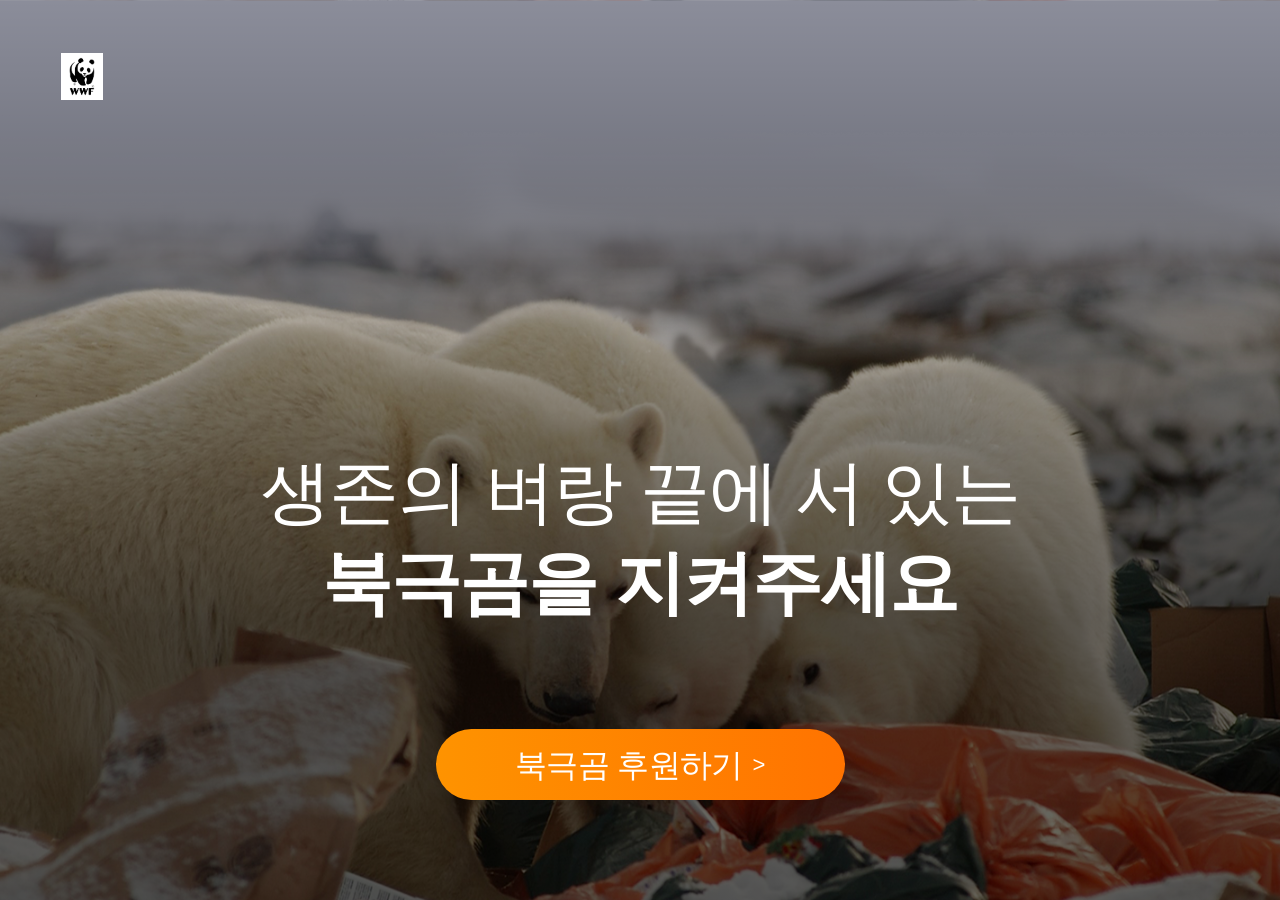
==== index.html @ b6f25487 "1행완성" ====
<!DOCTYPE html>
<html lang="ko">
<head>
    <meta charset="UTF-8">
    <meta name="viewport" content="width=device-width, initial-scale=1.0">
    <meta name="description" content="">
    <meta name="keywords" content="">
    <title>WWF | 북극곰 보호 캠페인</title>
    <link rel="shortcut icon" href="./images/logo.jpg" type="image/x-icon">
    <link rel="stylesheet" href="./styles/reset.css">
    <link rel="stylesheet" href="./styles/common.css">
    <link rel="stylesheet" href="./styles/index.css">
    <link rel="stylesheet" href="./styles/responsive.css">
</head>
<body>
    <div id="wrap">
        <!-- 1행 캠페인 표지 -->
        <section class="container intro">
            <p class="logo"><img src="./images/logo.jpg" alt=""></p>
            <h1><span>생존의 벼랑 끝에 서 있는</span><span>북극곰을 지켜주세요</span></h1>
            <a href="" class="sponsor_btn"><em>북극곰 후원하기</em><!-- after --></a>
        </section>
        <!-- 2행 퀴즈 -->
        <!-- 3행 영상 -->
        <!-- 4행 50감소 -->
        <!-- 5행 빙하위기 -->
        <!-- 6행 인류재앙 -->
        <!-- 7행 WWF단체소개 -->
        <!-- 8행 활동내역 -->
        <!-- 9행 선물정보 -->
        <!-- 10행 안내 -->
    </div>
</body>
</html>
---- styles/common.css ----
/* 공통 common css */
#wrap {
    min-width: 320px;
    margin: 0 auto;
}
#wrap * {transition: all 0.3s;}
#wrap .container {min-width: 320px;}
/* mobile desigh - .sponsor_btn */
#wrap .container .sponsor_btn {
    display: flex; flex-flow: row nowrap;
    justify-content: center; gap: 10px;
    align-items: center;
    width: 164px; height: 41px;
    border-radius: 37.5px;
    background: linear-gradient(90deg, #fe9300,#ff7300);
    transition: box-shadow 0.5s;
}
#wrap .container .sponsor_btn::after {
    content:'>'; display: block;
    color: #fff;
    font-size: 0.75rem;
    transition: transform 0.5s;
}
#wrap .container .sponsor_btn em {
    color: #fff; font-weight: 500;
}
#wrap .container .sponsor_btn:hover {
    box-shadow: 0 0 15px #fe9300;
}
#wrap .container .sponsor_btn:hover.sponsor_btn:after {transform: translateX(5px);}
---- styles/index.css ----
/* ====================1행 캠페인 */
#wrap .intro{
    /* 북극곰 배경 */
    background-image: url(../images/bg1.png);
    padding: 100px 0;
    position: relative;
    display: flex; flex-flow: column nowrap;
    align-items: center; gap: 50px;
    background-size: cover; background-position: center bottom;
}
#wrap .intro > * { position: relative; z-index: 100;}
#wrap .intro::after {
    content: ''; display: block;
    background: linear-gradient(transparent, #000 69%);
    opacity: 0.6;
    width: 100%; height: 100%;
    position: absolute; left: 0; top: 0;
    z-index: 5;
}
#wrap .intro .logo{
    width: 24px; /* w,h 중 한가지값만 작성(나머지는 자동비율) */
    position: absolute; top: 18px; left: 21px;
}
#wrap .intro .logo img{width: 100%;}
#wrap .intro h1{}
#wrap .intro h1 span {
    display: block;
    text-align: center;
    font-size: 1.88rem;
    font-weight: 700;
    color: #fff;
    line-height: 1.3;
}
#wrap .intro h1 span:nth-child(1) {}
#wrap .intro h1 span:nth-child(2) {}
#wrap .intro .sponsor_btn {}
---- styles/responsive.css ----
/* 반응형조건 responsive */
/* m (320~)-> t(1024~) -> d(1250~) */
@media screen and (min-width:1024px) {
    #wrap .intro {
        padding: 410px 0 100px;
        gap: 100px;
    }
    #wrap .intro .logo {
        width: 32px;
        top: 30px; left: 36px;
    }
    #wrap .intro h1 span {
        font-size: 3.13rem;
    }
    #wrap .container .sponsor_btn {
        width: 238px; height: 60px;
    }
    #wrap .container .sponsor_btn::after {
        font-size: 1rem;
    }
    #wrap .container .sponsor_btn em {
        font-size: 1.38rem;
    }
}/* 1024~ */
@media screen and (min-width:1250px) {
    #wrap .intro {
        padding: 447px 0 100px;
    }
    #wrap .intro .logo {
        width: 42px;
        top: 53px; left: 61px;
    }
    #wrap .intro h1 span {
        font-size: 4.38rem;
    }
    #wrap .intro h1 span:nth-child(1) {
        font-weight: 300;
    }
    #wrap .container .sponsor_btn {
        width: 409px; height: 71px;
    }
    #wrap .container .sponsor_btn::after {
        font-size: 1.38rem;
    }
    #wrap .container .sponsor_btn em {
        font-size: 2rem;
    }
}/* 1250~ */
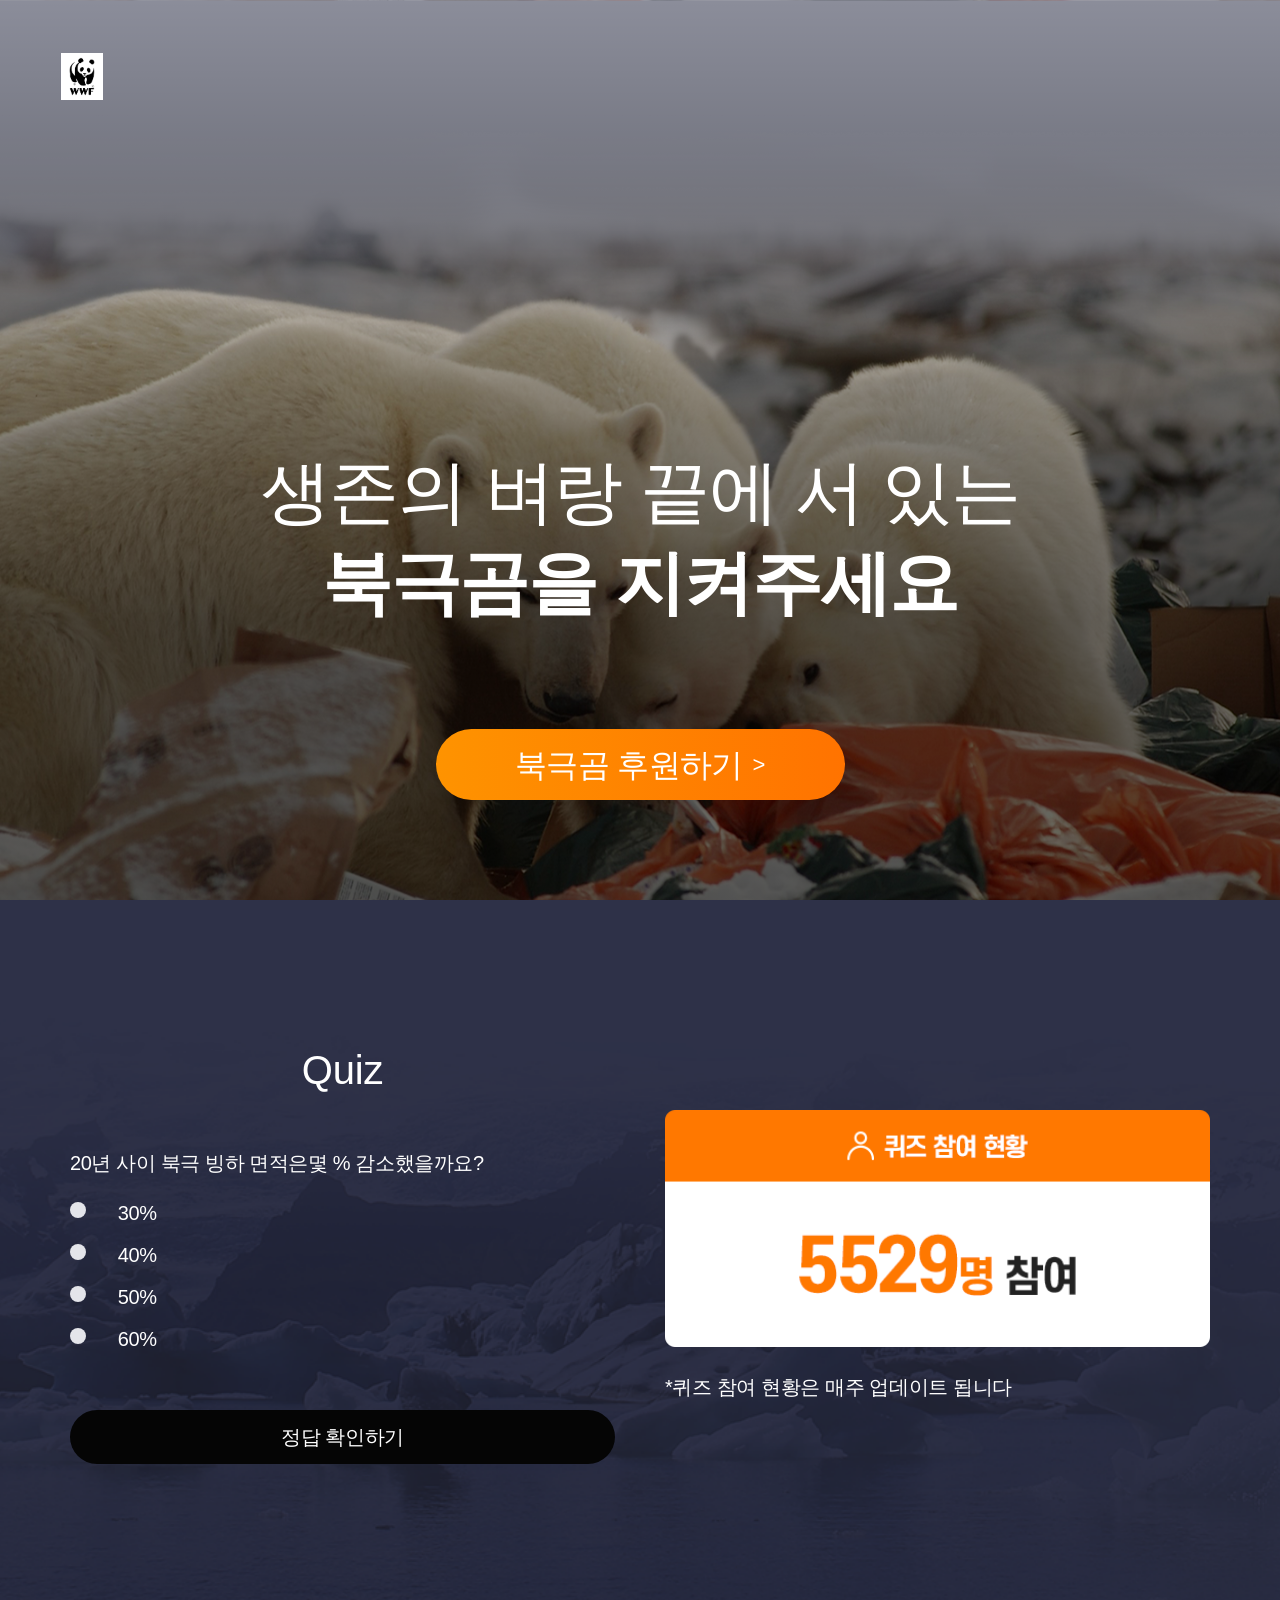
==== commit 81eac428: "2행" ====
--- a/index.html
+++ b/index.html
@@ -20,7 +20,40 @@
             <h1><span>생존의 벼랑 끝에 서 있는</span><span>북극곰을 지켜주세요</span></h1>
             <a href="" class="sponsor_btn"><em>북극곰 후원하기</em><!-- after --></a>
         </section>
-        <!-- 2행 퀴즈 -->
+        <!-- 2행 퀴즈 --> 
+        <div class="container quiz_bg">
+            <section class="contents quiz">
+                <div class="quiz_list">
+                    <h1>Quiz</h1>
+                    <h2><span>20년 사이 북극 빙하 면적은</span><span>몇 % 감소했을까요?</span></h2>
+                    <form action="#" method="get" id="quiz_frm">
+                        <ul>
+                            <li>
+                                <input type="radio" name="quiz_group" value="q30" id="q30">
+                                <label for="q30">30%</label>
+                            </li>
+                            <li>
+                                <input type="radio" name="quiz_group" value="q40" id="q40">
+                                <label for="q40">40%</label>
+                            </li>
+                            <li>
+                                <input type="radio" name="quiz_group" value="q50" id="q50">
+                                <label for="q50">50%</label>
+                            </li>
+                            <li>
+                                <input type="radio" name="quiz_group" value="q60" id="q60">
+                                <label for="q60">60%</label>
+                            </li>
+                        </ul>
+                        <button type="button" class="quiz_btn">정답 확인하기</button>
+                    </form>
+                </div>
+                <div class="contents quiz_status">
+                    <img src="./images/quiz_contents.png" alt="">
+                    <p>*퀴즈 참여 현황은 매주 업데이트 됩니다</p>
+                </div>
+            </section>
+        </div>
         <!-- 3행 영상 -->
         <!-- 4행 50감소 -->
         <!-- 5행 빙하위기 -->
--- a/styles/common.css
+++ b/styles/common.css
@@ -6,6 +6,7 @@
 #wrap * {transition: all 0.3s;}
 #wrap .container {min-width: 320px;}
 /* mobile desigh - .sponsor_btn */
+#wrap .container .contents {max-width: 1250px; margin: 0 auto;} 
 #wrap .container .sponsor_btn {
     display: flex; flex-flow: row nowrap;
     justify-content: center; gap: 10px;
--- a/styles/index.css
+++ b/styles/index.css
@@ -34,3 +34,71 @@
 #wrap .intro h1 span:nth-child(1) {}
 #wrap .intro h1 span:nth-child(2) {}
 #wrap .intro .sponsor_btn {}
+/* ====================2행 퀴즈 */
+#wrap .container {}
+#wrap .container .contents {}
+#wrap .quiz_bg {
+    background-image: url(../images/quiz_bg.png);
+    background-size: cover;
+    background-position: center;
+    padding: 70px;
+}
+#wrap .quiz_bg .quiz {
+    display: flex; flex-flow: column nowrap; /* t,d colum -> row */
+    gap: 50px;
+}
+#wrap .quiz_bg .quiz .quiz_list {}
+#wrap .quiz_bg .quiz .quiz_list > * {
+    margin: 0 0 16px;
+}
+#wrap .quiz_bg .quiz .quiz_list h1 {
+    font-size: 1.50rem;
+    font-weight: 500;
+    color: #fff;
+    letter-spacing: -0.01rem;
+    font-family: 'Noto sans KR', sans-serif;
+}
+#wrap .quiz_bg .quiz .quiz_list h2 {}
+#wrap .quiz_bg .quiz .quiz_list h2 span {
+    color: #fff;
+    display: block;
+    line-height: 1.7;
+}
+#wrap .quiz_bg .quiz .quiz_list #quiz_frm {margin: 0;}
+#wrap .quiz_bg .quiz .quiz_list #quiz_frm ul {margin: 0 0 16px;}
+#wrap .quiz_bg .quiz .quiz_list #quiz_frm ul li {
+    margin-bottom: 8px;
+}
+#wrap .quiz_bg .quiz .quiz_list #quiz_frm ul li:last-child {margin: 0;}
+#wrap .quiz_bg .quiz .quiz_list #quiz_frm ul li input {display: none;}
+#wrap .quiz_bg .quiz .quiz_list #quiz_frm ul li input:checked + label {
+    background-image: url(../images/chk_on.svg);
+}
+#wrap .quiz_bg .quiz .quiz_list #quiz_frm ul li label {
+    color: #fff;
+    line-height: 1.7;
+    font-size: 0.88rem;
+    background-image: url(../images/chk_off.svg);
+    background-size: 16px;
+    background-repeat: no-repeat;
+    padding-left: 47.75px;
+}
+#wrap .quiz_bg .quiz .quiz_list #quiz_frm ul li:hover label {color:#fe9300;}
+#wrap .quiz_bg .quiz .quiz_list #quiz_frm .quiz_btn {
+    width: 100%;
+    background-color: #050505;
+    padding: 10px;
+    color: #fff;
+    border-radius: 50px;
+    line-height: 1.7;
+    transition: background-color 0.3s;
+}
+#wrap .quiz_bg .quiz .quiz_list #quiz_frm .quiz_btn:hover{background-color: #fe9300;}
+#wrap .quiz_bg .quiz .quiz_status {}
+#wrap .quiz_bg .quiz .quiz_status img {width: 100%;}
+#wrap .quiz_bg .quiz .quiz_status p {
+    color: #fff;
+    font-size: 1.25rem;
+    line-height: 1.7;
+    margin: 20px 0 0;
+}
--- a/styles/responsive.css
+++ b/styles/responsive.css
@@ -1,5 +1,18 @@
 /* 반응형조건 responsive */
 /* m (320~)-> t(1024~) -> d(1250~) */
+@media screen and (min-width:600px){
+    /* ----------------------------2행 퀴즈 */
+    #wrap .quiz_bg .quiz {flex-flow: row nowrap; }
+    #wrap .quiz_bg .quiz > * {flex: 1;}
+}
+@media screen and (min-width:860px) {
+    #wrap .intro {padding: 300px 0 100px;}
+    #wrap .quiz_bg .quiz {align-items: center;}
+    #wrap .quiz_bg .quiz .quiz_list h1 {font-size: 2.50rem;}
+    #wrap .quiz_bg .quiz .quiz_list h2 span {font-size: 1.25rem; display: inline;}
+    #wrap .quiz_bg .quiz .quiz_list #quiz_frm ul li label {font-size: 1.25rem;}
+    
+}
 @media screen and (min-width:1024px) {
     #wrap .intro {
         padding: 410px 0 100px;
@@ -21,6 +34,9 @@
     #wrap .container .sponsor_btn em {
         font-size: 1.38rem;
     }
+    #wrap .quiz_bg {padding: 150px 70px;}
+    #wrap .quiz_bg .quiz .quiz_list h1 {margin-bottom: 56px; text-align: center;}
+    #wrap .quiz_bg .quiz .quiz_list #quiz_frm .quiz_btn {margin-top: 37.8px; font-size: 1.25rem;}
 }/* 1024~ */
 @media screen and (min-width:1250px) {
     #wrap .intro {
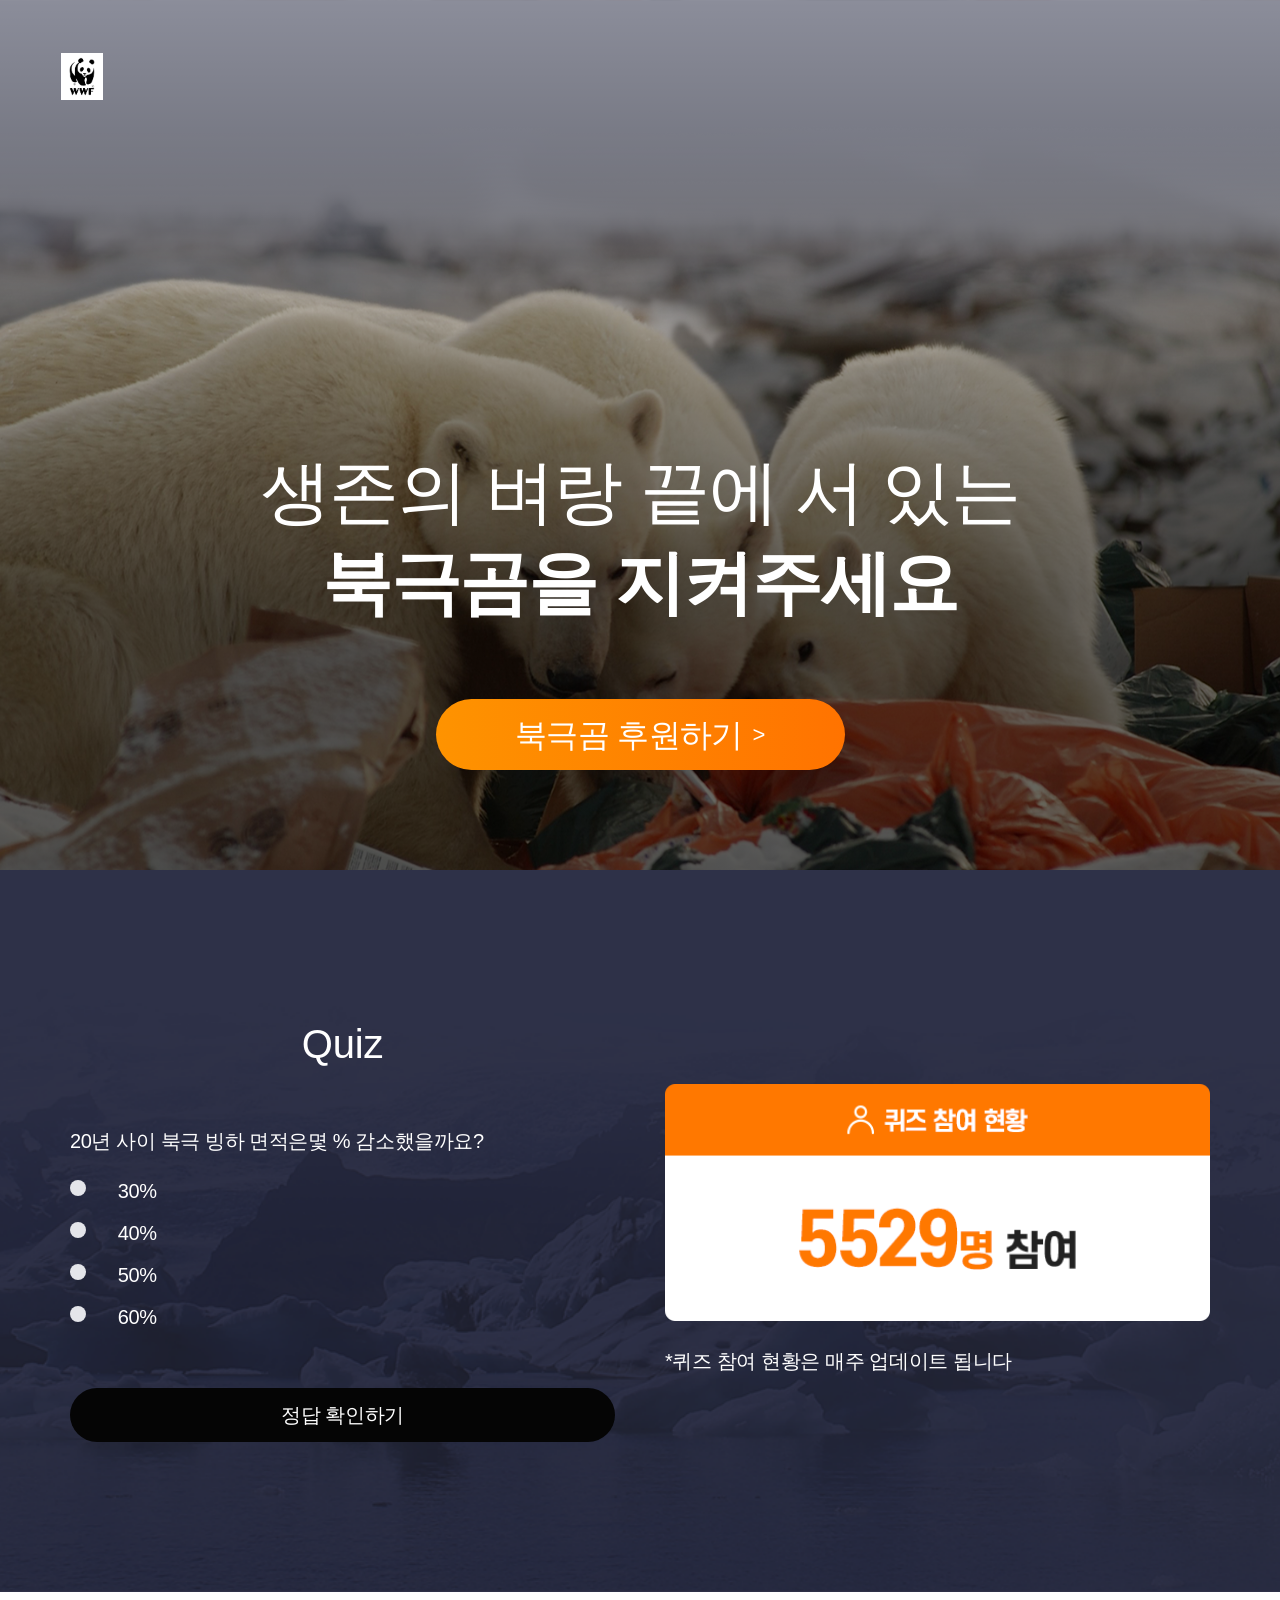
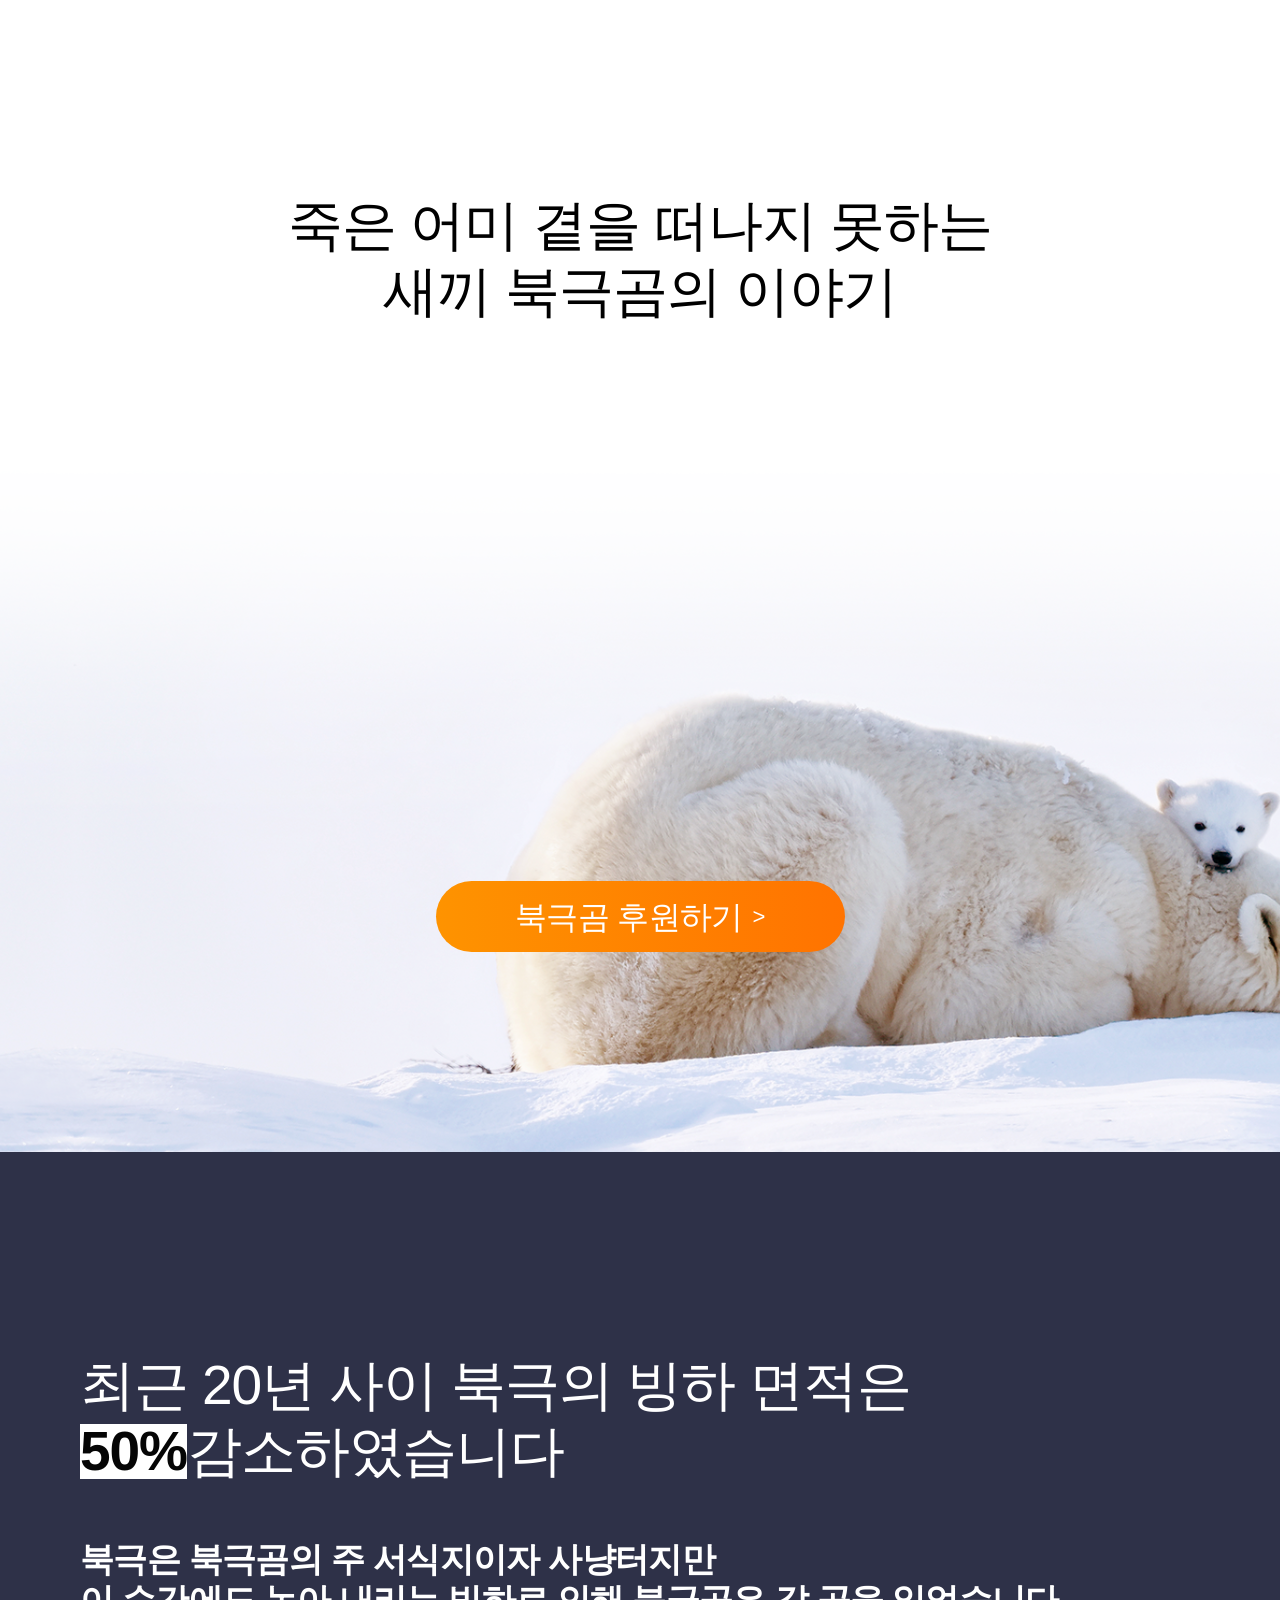
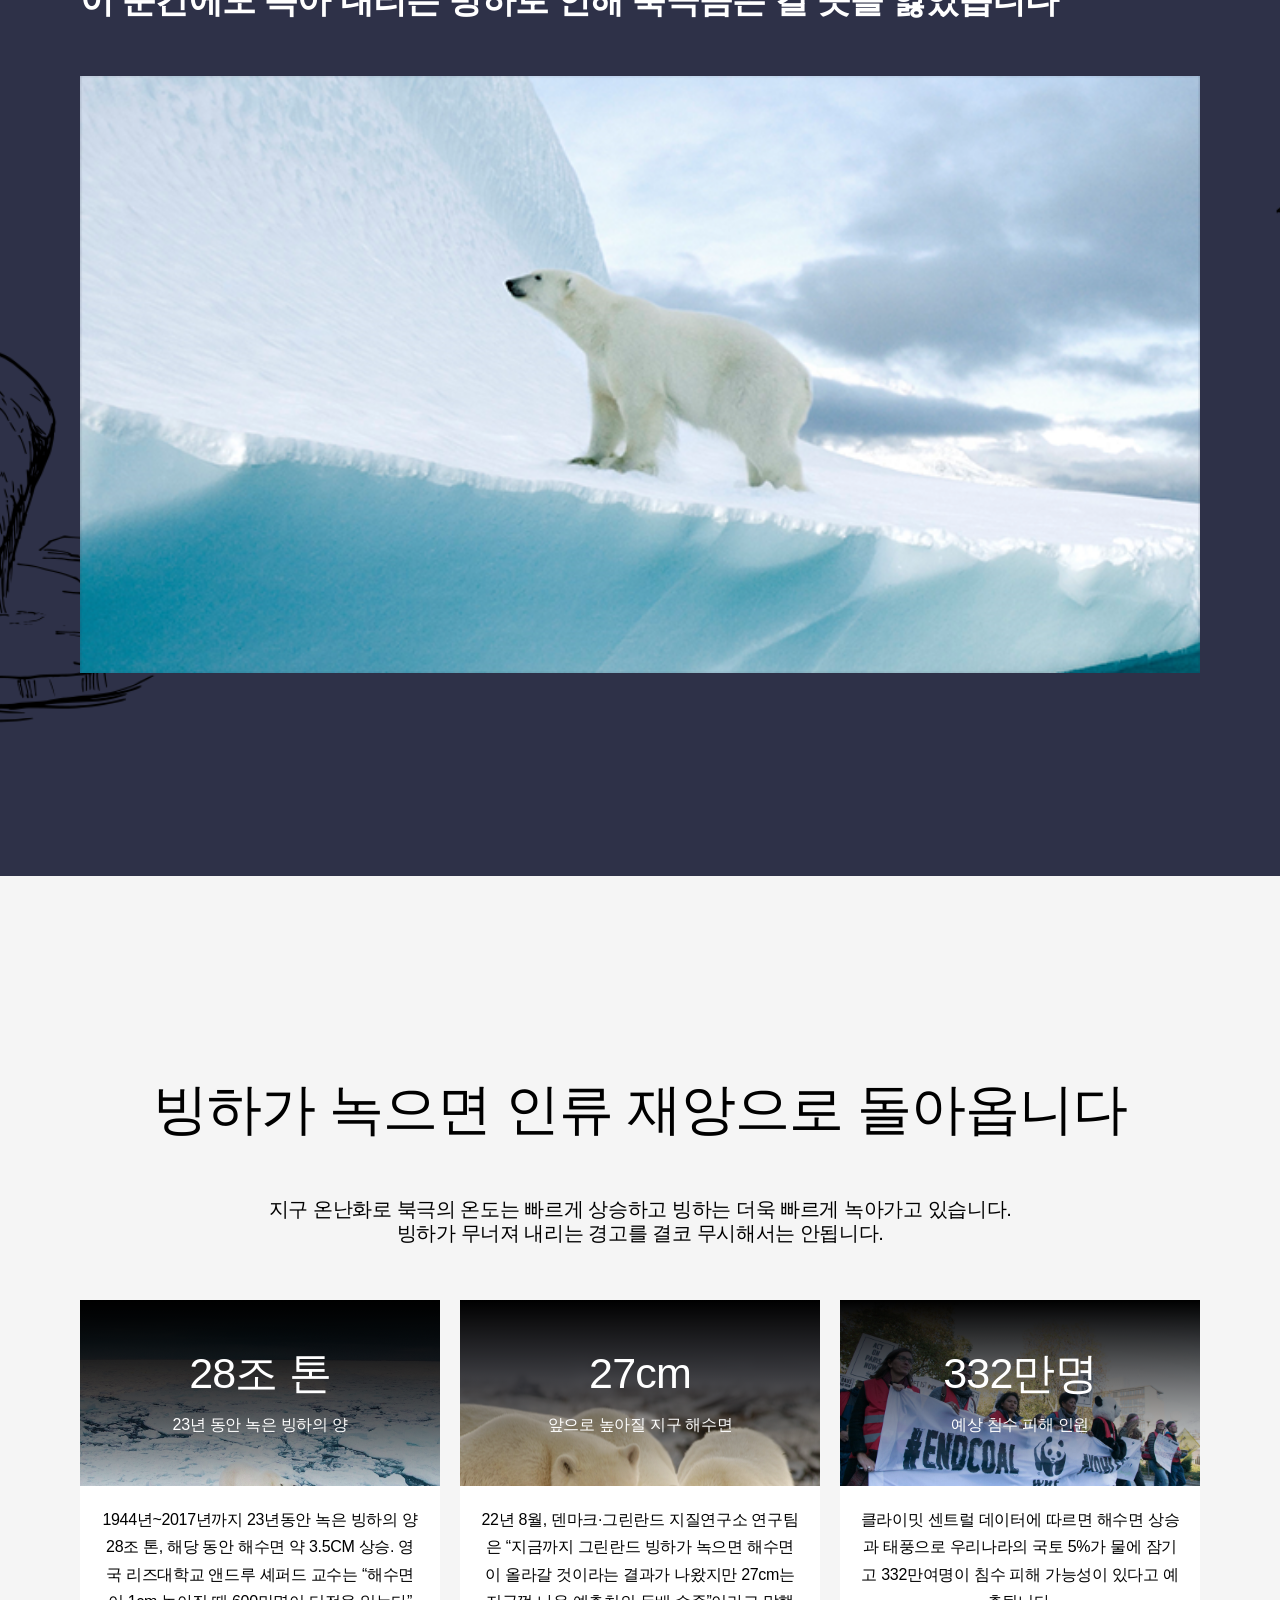
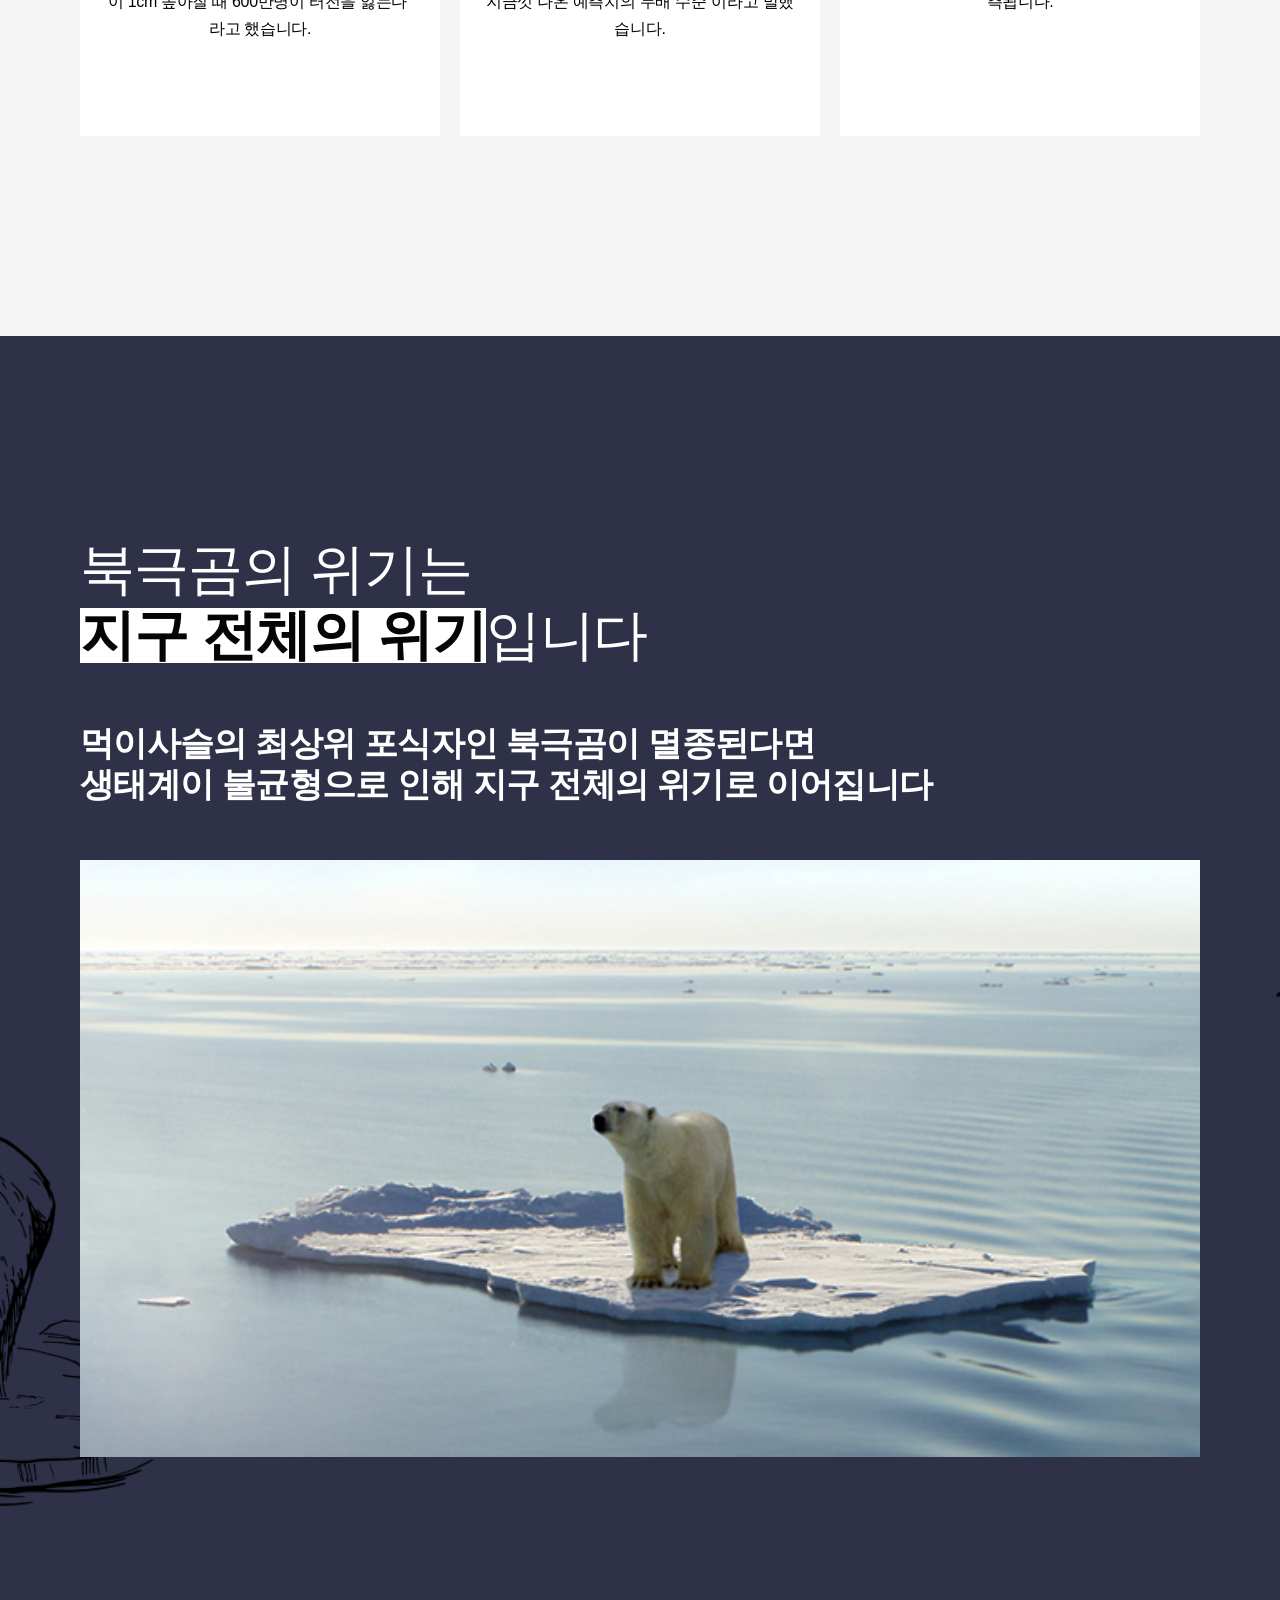
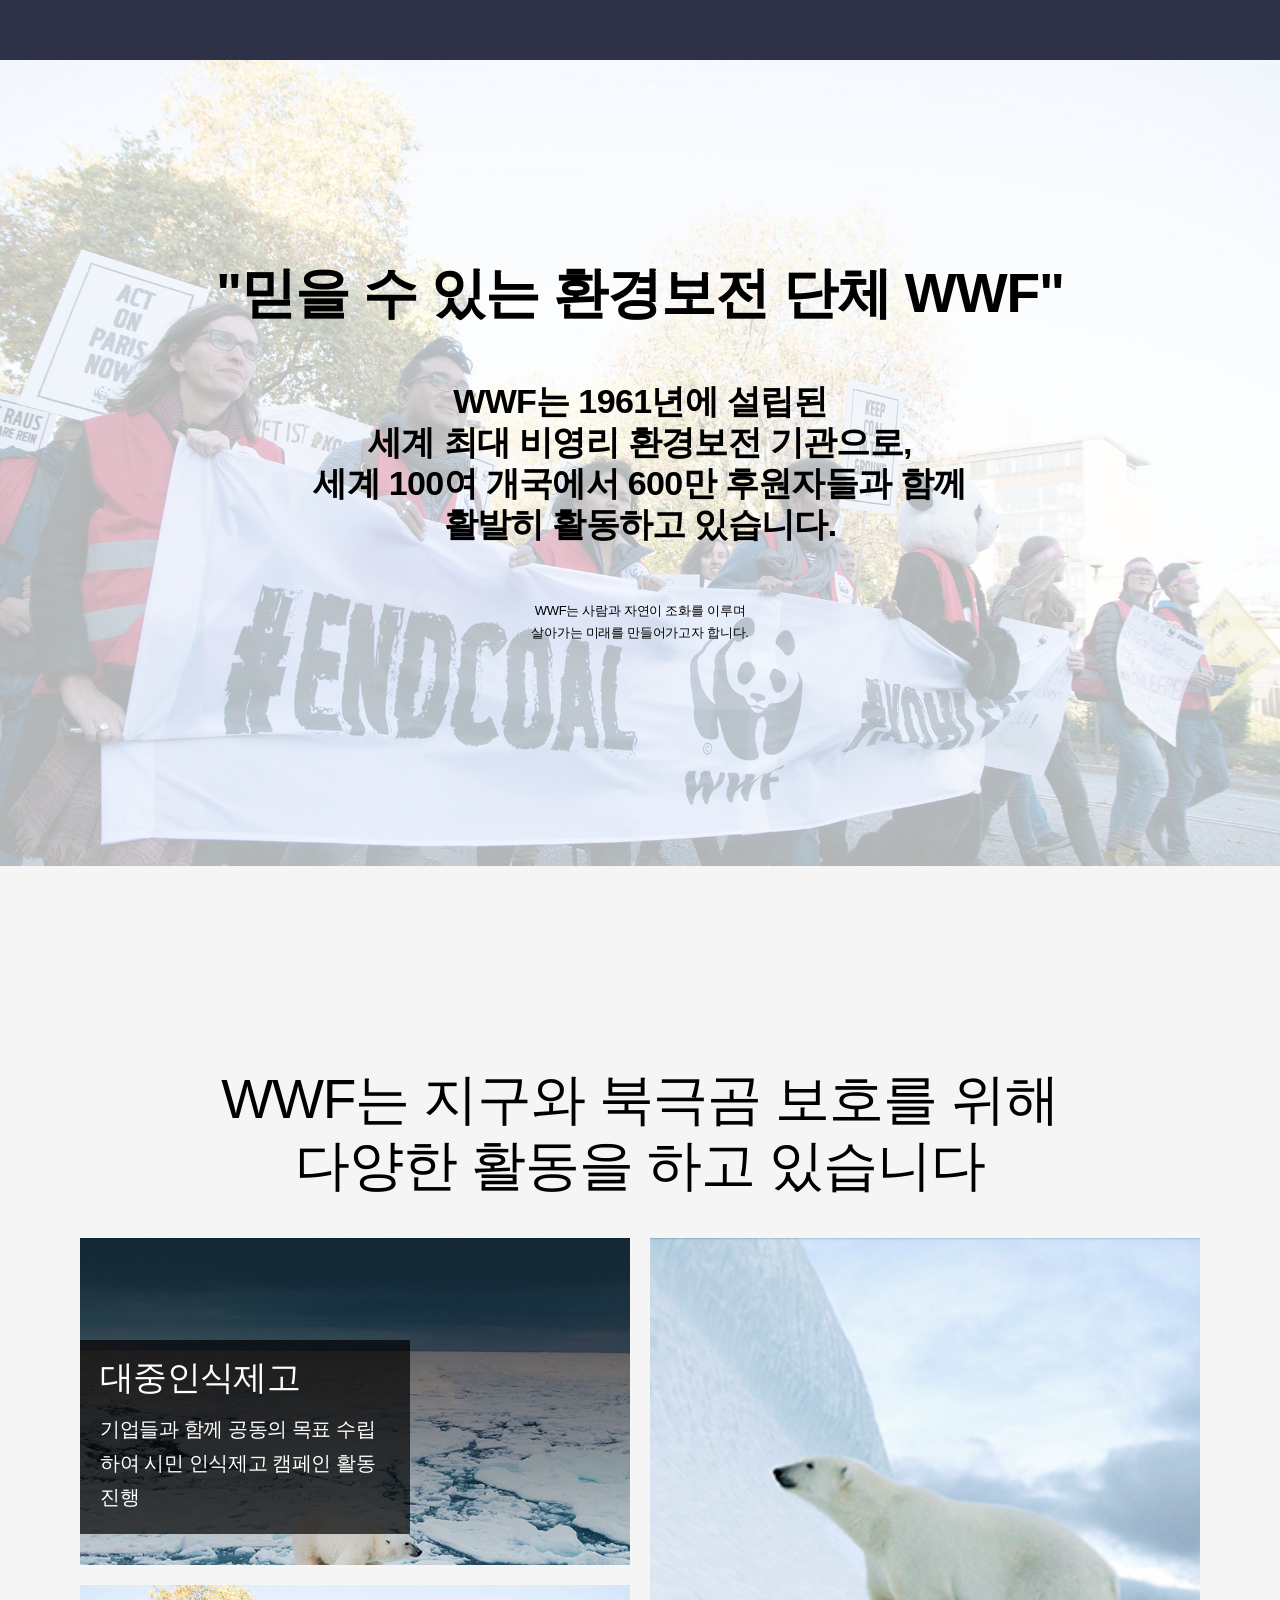
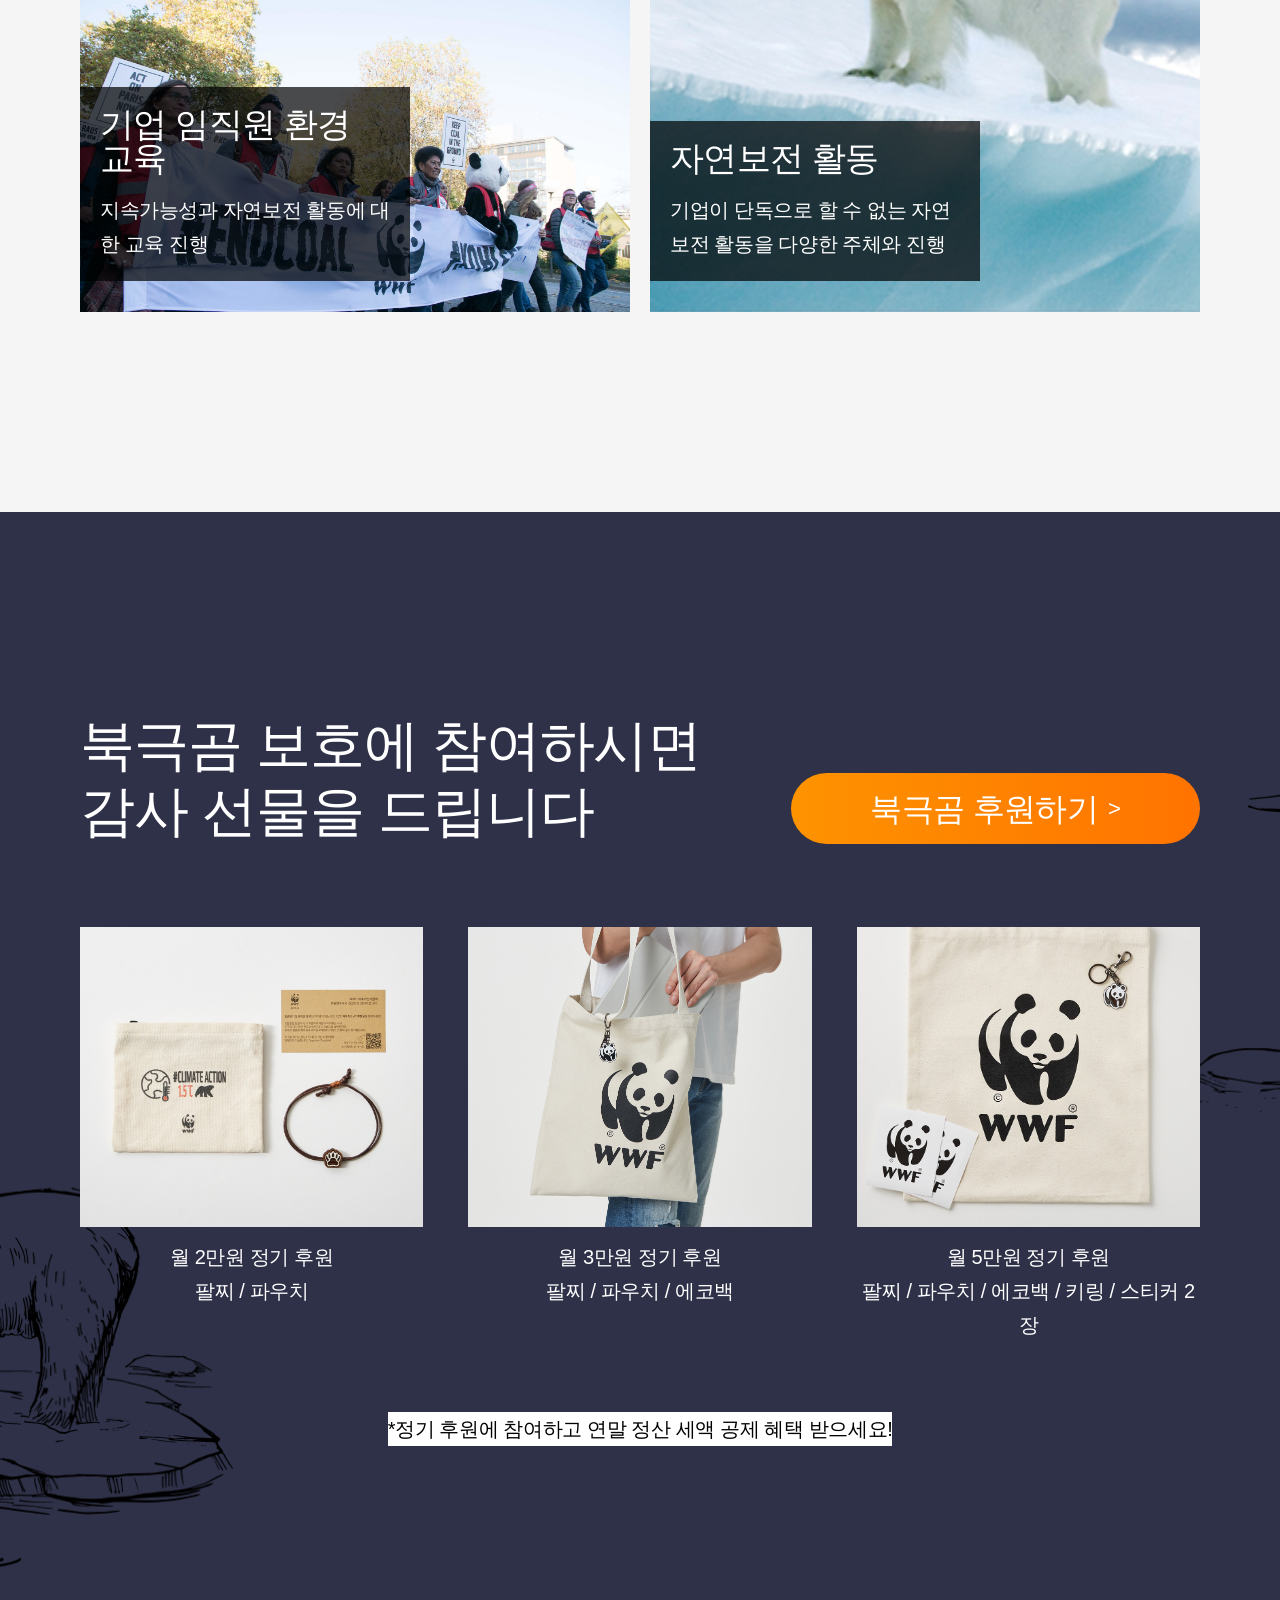
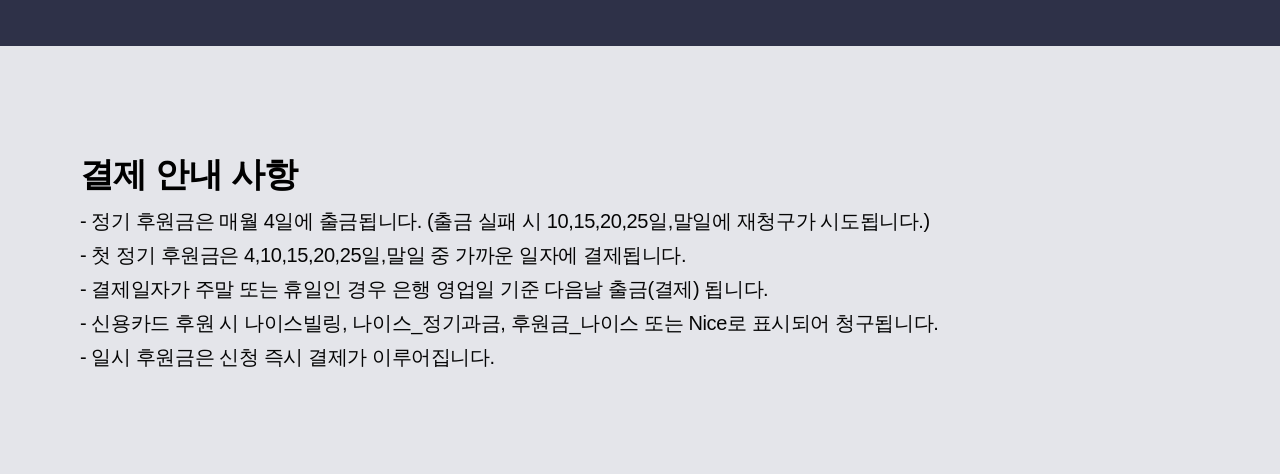
==== commit 3fbdda52: "완료" ====
--- a/index.html
+++ b/index.html
@@ -55,13 +55,136 @@
             </section>
         </div>
         <!-- 3행 영상 -->
+        <div class="container video_bg">
+            <div class="contents video">
+                <h1>죽은 어미 곁을 떠나지 못하는<br>새끼 북극곰의 이야기</h1>
+                <iframe src="https://www.youtube.com/embed/u9V5MBqhLRc" title="기후변화를 막고 녹아내리는 북극에서 북극곰을 지켜주세요!" frameborder="0" allow="accelerometer; autoplay; clipboard-write; encrypted-media; gyroscope; picture-in-picture; web-share" referrerpolicy="strict-origin-when-cross-origin" allowfullscreen></iframe>
+                <a href="" class="sponsor_btn"><em>북극곰 후원하기</em><!-- after --></a>
+            </div>
+        </div>
         <!-- 4행 50감소 -->
-        <!-- 5행 빙하위기 -->
-        <!-- 6행 인류재앙 -->
+        <div class="container reduction_bg">
+            <div class="contents reduction">
+                <h1>최근 20년 사이 북극의 빙하 면적은<br><span class="highlight">50%</span>감소하였습니다</h1>
+                <p>북극은 북극곰의 주 서식지이자 사냥터지만<br>이 순간에도 녹아 내리는 빙하로 인해 북극곰은 갈 곳을 잃었습니다</p>
+                <p><img src="./images/reduction_50.png" alt=""></p>
+            </div>
+        </div>
+        <!-- 5행 인류재앙 -->
+        <div class="container humanity_bg">
+            <div class="contents humanity">
+                <h1>빙하가 녹으면 인류 재앙으로 돌아옵니다</h1>
+                <p>지구 온난화로 북극의 온도는 빠르게 상승하고 빙하는 더욱 빠르게 녹아가고 있습니다.<br>빙하가 무너져 내리는 경고를 결코 무시해서는 안됩니다.</p>
+                <ul class="list">
+                    <li>
+                        <dl class="list_img1">
+                            <dt>28조 톤</dt>
+                            <dd>23년 동안 녹은 빙하의 양</dd>
+                        </dl>
+                        <div class="txt">
+                            <p>1944년~2017년까지 23년동안 녹은 빙하의 양 28조 톤, 해당 동안 해수면 약 3.5CM 상승. 영국 리즈대학교 앤드루 셰퍼드 교수는 “해수면이 1cm 높아질 때 600만명이 터전을 잃는다” 라고 했습니다.</p>
+                        </div>
+                    </li>
+                    <li>
+                        <dl class="list_img2">
+                            <dt>27cm</dt>
+                            <dd>앞으로 높아질 지구 해수면</dd>
+                        </dl>
+                        <div class="txt">
+                            <p>22년 8월, 덴마크·그린란드 지질연구소 연구팀은 “지금까지 그린란드 빙하가 녹으면 해수면이 올라갈 것이라는 결과가 나왔지만 27cm는 지금껏 나온 예측치의 두배 수준”이라고 말했습니다.</p>
+                        </div>
+                    </li>
+                    <li>
+                        <dl class="list_img3">
+                            <dt>332만명</dt>
+                            <dd>예상 침수 피해 인원</dd>
+                        </dl>
+                        <div class="txt">
+                            <p>클라이밋 센트럴 데이터에 따르면 해수면 상승과 태풍으로 우리나라의 국토 5%가 물에 잠기고 332만여명이 침수 피해 가능성이 있다고 예측됩니다.</p>
+                        </div>
+                    </li>
+                </ul>
+            </div>
+        </div>
+        <!-- 6행 빙하위기 -->
+        <div class="container crisis_bg">
+            <div class="contents crisis">
+                <h1>북극곰의 위기는<br><span class="highlight">지구 전체의 위기</span>입니다</h1>
+                <p>먹이사슬의 최상위 포식자인 북극곰이 멸종된다면<br>생태계이 불균형으로 인해 지구 전체의 위기로 이어집니다</p>
+                <p><img src="./images/bg2.png" alt=""></p>
+            </div>
+        </div>
         <!-- 7행 WWF단체소개 -->
+        <div class="container wwf_bg">
+            <div class="contents wwf">
+                <h1>"믿을 수 있는 환경보전 단체 WWF"</h1>
+                <p>WWF는 1961년에 설립된 <br>세계 최대 비영리 환경보전 기관으로,<br>세계 100여 개국에서 600만 후원자들과 함께<br>활발히 활동하고 있습니다.</p>
+                <p>WWF는 사람과 자연이 조화를 이루며<br>살아가는 미래를 만들어가고자 합니다.</p>
+            </div>
+        </div>
         <!-- 8행 활동내역 -->
+        <div class="container activity_bg">
+            <div class="contents activity">
+                <h1>WWF는 지구와 북극곰 보호를 위해<br>다양한 활동을 하고 있습니다</h1>
+                <ul class="details">
+                    <li>
+                        <dl class="txt">
+                            <dt>대중인식제고</dt>
+                            <dd>기업들과 함께 공동의 목표 수립하여 시민 인식제고 캠페인 활동 진행</dd>
+                        </dl>
+                    </li>
+                    <li>
+                        <dl class="txt">
+                            <dt>기업 임직원 환경 교육</dt>
+                            <dd>지속가능성과 자연보전 활동에 대한 교육 진행</dd>
+                        </dl>
+                    </li>
+                    <li>
+                        <dl class="txt">
+                            <dt>자연보전 활동</dt>
+                            <dd>기업이 단독으로 할 수 없는 자연보전 활동을 다양한 주체와 진행</dd>
+                        </dl>
+                    </li>
+                </ul>
+            </div>
+        </div>
         <!-- 9행 선물정보 -->
+        <div class="container gift_bg">
+            <div class="contents gift">
+                <div class="gift_title">
+                    <h1>북극곰 보호에 참여하시면<br>감사 선물을 드립니다</h1>
+                    <a href="" class="sponsor_btn"><em>북극곰 후원하기</em><!-- after --></a>
+                </div>
+                <ul class="gift_list">
+                    <li>
+                        <p class="gift_img"></p>
+                        <p>월 2만원 정기 후원<br>팔찌 / 파우치</p>
+                    </li>
+                    <li>
+                        <p class="gift_img"></p>
+                        <p>월 3만원 정기 후원<br>팔찌 / 파우치 / 에코백</p>
+                    </li>
+                    <li>
+                        <p class="gift_img"></p>
+                        <p>월 5만원 정기 후원<br>팔찌 / 파우치 / 에코백 / 키링 / 스티커 2장</p>
+                    </li>
+                </ul>
+                <span>*정기 후원에 참여하고 연말 정산 세액 공제 혜택 받으세요!</span>
+            </div>
+        </div>
         <!-- 10행 안내 -->
+        <div class="container info_bg">
+            <div class="conents info">
+                <dl>
+                    <dt>결제 안내 사항</dt>
+                    <dd>- 정기 후원금은 매월 4일에 출금됩니다. (출금 실패 시 10,15,20,25일,말일에 재청구가 시도됩니다.)</dd>
+                    <dd>- 첫 정기 후원금은 4,10,15,20,25일,말일 중 가까운 일자에 결제됩니다.</dd>
+                    <dd>- 결제일자가 주말 또는 휴일인 경우 은행 영업일 기준 다음날 출금(결제) 됩니다.</dd>
+                    <dd>- 신용카드 후원 시 나이스빌링, 나이스_정기과금, 후원금_나이스 또는 Nice로 표시되어 청구됩니다.</dd>
+                    <dd>- 일시 후원금은 신청 즉시 결제가 이루어집니다.</dd>
+                </dl>
+            </div>
+        </div>
     </div>
 </body>
 </html>
--- a/styles/common.css
+++ b/styles/common.css
@@ -4,13 +4,33 @@
     margin: 0 auto;
 }
 #wrap * {transition: all 0.3s;}
-#wrap .container {min-width: 320px;}
+#wrap .container {
+    min-width: 320px;
+    background-size: cover;
+    background-position: center;
+    padding: 70px 15px;
+}
 /* mobile desigh - .sponsor_btn */
-#wrap .container .contents {max-width: 1250px; margin: 0 auto;} 
+#wrap .container .contents {max-width: 1250px; margin: 0 auto;}
+#wrap .container .contents h1 {
+    font-size: 1.38rem; font-weight: 500;
+    line-height: 1.2;
+    text-align: center;
+} 
+#wrap .container .contents h1 .highlight {
+    background-color: #fff; display: inline-block;
+    font-weight: 600; color: #050505;
+} 
+#wrap .container .contents h1+p {
+    font-size: 0.81rem;
+    line-height: 1.7;
+    margin: 22px 0;
+    text-align: center;
+} 
 #wrap .container .sponsor_btn {
     display: flex; flex-flow: row nowrap;
     justify-content: center; gap: 10px;
-    align-items: center;
+    align-items: center; margin: 0 auto;
     width: 164px; height: 41px;
     border-radius: 37.5px;
     background: linear-gradient(90deg, #fe9300,#ff7300);
--- a/styles/index.css
+++ b/styles/index.css
@@ -4,9 +4,7 @@
     background-image: url(../images/bg1.png);
     padding: 100px 0;
     position: relative;
-    display: flex; flex-flow: column nowrap;
-    align-items: center; gap: 50px;
-    background-size: cover; background-position: center bottom;
+    
 }
 #wrap .intro > * { position: relative; z-index: 100;}
 #wrap .intro::after {
@@ -22,7 +20,7 @@
     position: absolute; top: 18px; left: 21px;
 }
 #wrap .intro .logo img{width: 100%;}
-#wrap .intro h1{}
+#wrap .intro h1{margin: 0 0 70px;}
 #wrap .intro h1 span {
     display: block;
     text-align: center;
@@ -39,8 +37,6 @@
 #wrap .container .contents {}
 #wrap .quiz_bg {
     background-image: url(../images/quiz_bg.png);
-    background-size: cover;
-    background-position: center;
     padding: 70px;
 }
 #wrap .quiz_bg .quiz {
@@ -101,4 +97,181 @@
     font-size: 1.25rem;
     line-height: 1.7;
     margin: 20px 0 0;
+}
+/* ========================================================================================3 */
+#wrap .video_bg {
+    background-image:url(../images/video_bg.png);
+    padding: 50px 15px;
+}
+#wrap .video_bg .video h1 {margin-bottom: 40px;}
+#wrap .video_bg .video iframe {width: 100%;}
+/* ========================================================================================4 */
+#wrap .reduction_bg {
+    background-image:url(../images/reduction_50_bg.png);
+}
+#wrap .reduction_bg .reduction h1, #wrap .reduction_bg .reduction h1+p {
+    color: #fff;
+    text-align: left;
+}
+#wrap .reduction_bg .reduction p {width: 100%;}
+#wrap .reduction_bg .reduction p img {width: 100%;}
+
+/* ========================================================================================5 */
+#wrap .humanity_bg {
+    background-color: #f5f5f5;
+}
+#wrap .humanity_bg .humanity h1 {}
+#wrap .humanity_bg .humanity h1+p {margin: 40px 0;}
+#wrap .humanity_bg .humanity .list {
+    display: flex; flex-flow: column nowrap;
+    gap: 20px;
+}
+#wrap .humanity_bg .humanity .list li {width: 100%;}
+#wrap .humanity_bg .humanity .list li .list_img1 {
+    background-image: url(../images/warming_28t.png);
+}
+#wrap .humanity_bg .humanity .list li .list_img2 {
+    background-image: url(../images/warming_27cm.png)
+}
+#wrap .humanity_bg .humanity .list li .list_img3 {
+    background-image: url(../images/wwf.jpg)
+}
+#wrap .humanity_bg .humanity .list li dl {
+    background-position: center; background-size: cover;
+    padding: 48px 53px; text-align: center;
+    position: relative;
+}
+#wrap .humanity_bg .humanity .list li dl::before {
+    content: ''; display: block;
+    background: linear-gradient(rgba(0,0,0,1), rgba(0,0,0,0));
+    width: 100%; height: 100%;
+    position: absolute; top: 0; left: 0; z-index: 1;
+}
+#wrap .humanity_bg .humanity .list li dl dt,dd {
+    color: #fff;
+    position: relative; z-index: 22; 
+}
+#wrap .humanity_bg .humanity .list li dl dt {
+    font-size: 1.38rem; font-weight: 500; 
+    margin-bottom: 11px; line-height: 1.2;
+}
+#wrap .humanity_bg .humanity .list li dl dd {line-height: 1.7;}
+#wrap .humanity_bg .humanity .list li .txt {
+    padding: 20px;
+    background-color: #fff;
+}
+#wrap .humanity_bg .humanity .list li .txt p {
+    font-size: 0.81rem; line-height: 1.7;
+    text-align: center; 
+}
+/* ========================================================================================6 */
+#wrap .crisis_bg {
+    background-image:url(../images/reduction_50_bg.png);
+}
+#wrap .crisis_bg .crisis h1, #wrap .crisis_bg .crisis h1+p {
+    color: #fff;
+    text-align: left;
+}
+#wrap .crisis_bg .crisis p img {width: 100%;}
+/* ========================================================================================7 */
+#wrap .wwf_bg {background-image: url(../images/wwf.jpg); position: relative;}
+#wrap .wwf_bg::after{
+    content: ''; display: block; width: 100%; height: 100%;
+    background-color: rgba(255,255,255,0.7);
+    position: absolute; top: 0; left: 0; z-index: 2;
+}
+#wrap .wwf_bg .wwf {position: relative; z-index: 3;}
+#wrap .wwf_bg .wwf p {
+    font-size: 0.81rem;
+    line-height: 1.7;
+    margin: 22px 0;
+    text-align: center;
+}
+#wrap .wwf_bg .wwf h1 {font-size: 1.88rem; font-weight: 600;}
+/* ========================================================================================8 */
+#wrap .activity_bg { background-color: #f5f5f5;}
+#wrap .activity_bg .activity {}
+#wrap .activity_bg .activity h1 {margin-bottom: 40px;}
+#wrap .activity_bg .activity .details {
+    display: grid; gap: 20px;
+    grid-template-areas: 
+    'public'
+    'corporation'
+    'nature';
+}
+#wrap .activity_bg .activity .details li {
+    padding-top: 94px;
+    background-size: cover;
+    background-position: center;
+}
+#wrap .activity_bg .activity .details li:nth-child(1) {
+    grid-area: public; /* grid 2차원 정렬을 위한 자식 이름 짓기 (대충) */
+    background-image: url(../images/warming_28t.png);
+}
+#wrap .activity_bg .activity .details li:nth-child(2) {
+    grid-area:corporation; /* 기업 */
+    background-image: url(../images/wwf.jpg);
+}
+#wrap .activity_bg .activity .details li:nth-child(3) {
+    grid-area:nature;
+    background-image: url(../images/reduction_50.png);
+}
+#wrap .activity_bg .activity .details li .txt {
+    background-color: rgba(0,0,0,0.7);
+    padding: 20px;
+    width: 100%;
+}
+#wrap .activity_bg .activity .details li .txt dt {
+    font-size: 1.38rem; color: #fff;
+    margin-bottom: 18px;
+}
+#wrap .activity_bg .activity .details li .txt dd {}
+#wrap .gift_bg {background-image:url(../images/reduction_50_bg.png);}
+#wrap .gift_bg .gift {text-align: center;}
+#wrap .gift_bg .gift .gift_title {
+        display: flex; flex-flow: column nowrap;
+        gap: 22px;
+}
+#wrap .gift_bg .gift .gift_title h1 {color: #fff; text-align: left;}
+#wrap .gift_bg .gift .gift_title .sponsor_btn {margin: 0;}
+#wrap .gift_bg .gift > span {
+    background-color: #fff;
+    text-align: center; display: inline-block;
+    line-height: 1.7;
+}
+#wrap .gift_bg .gift .gift_list {
+    margin: 40px 0;
+    display: grid; gap: 22px;
+    grid-template-areas: 
+    'gift_1'
+    'gift_2'
+    'gift_3';
+}
+#wrap .gift_bg .gift .gift_list li {width: 100%;}
+#wrap .gift_bg .gift .gift_list li .gift_img {
+    background-size: cover;
+    background-position: center;
+    display: block;
+    width: 100%; height: 150px;
+}
+#wrap .gift_bg .gift .gift_list li:nth-child(1) .gift_img {background-image: url(../images/freebie2.jpg);}
+#wrap .gift_bg .gift .gift_list li:nth-child(2) .gift_img {background-image: url(../images/freebie1.jpg);}
+#wrap .gift_bg .gift .gift_list li:nth-child(3) .gift_img {background-image: url(../images/freebie3.jpg);}
+#wrap .gift_bg .gift .gift_list li:nth-child(1){grid-area: gift_1;}
+#wrap .gift_bg .gift .gift_list li:nth-child(2){grid-area: gift_2;}
+#wrap .gift_bg .gift .gift_list li:nth-child(3){grid-area: gift_3;}
+#wrap .gift_bg .gift .gift_list li p {
+    margin: 13px 0 0;
+    color: #fff;
+    line-height: 1.7;
+    text-align: center;
+}
+#wrap .info_bg {background-color: #E4E5EA;}
+#wrap .info_bg dl dt {
+    font-size: 1.38rem; font-weight: 600;
+    line-height: 1.7;
+}
+#wrap .info_bg dl dd{
+    line-height: 1.7;
+    color: #050505;
 }
--- a/styles/responsive.css
+++ b/styles/responsive.css
@@ -7,11 +7,29 @@
 }
 @media screen and (min-width:860px) {
     #wrap .intro {padding: 300px 0 100px;}
+    #wrap .intro h1 span {
+        font-size: 3.13rem;
+    }
     #wrap .quiz_bg .quiz {align-items: center;}
     #wrap .quiz_bg .quiz .quiz_list h1 {font-size: 2.50rem;}
     #wrap .quiz_bg .quiz .quiz_list h2 span {font-size: 1.25rem; display: inline;}
     #wrap .quiz_bg .quiz .quiz_list #quiz_frm ul li label {font-size: 1.25rem;}
-    
+    /* ---------------------------------3~6행 공통 */
+    #wrap .container {padding: 200px 80px;}
+    #wrap .container .contents h1 {font-size: 2.5rem; }
+    #wrap .container .contents h1+p {font-size: 1.38rem; line-height: 1.2; margin: 40px 0;}
+    /* -------------------- */
+    #wrap .video_bg .video h1 {margin: 0 0 70px;}
+    #wrap .video_bg .video iframe {height: 484px;}
+    /* ------------------------------5행 */
+    #wrap .humanity_bg .humanity .list {flex-flow: row nowrap;}
+    #wrap .humanity_bg .humanity .list li {flex: 1;}
+    #wrap .humanity_bg .humanity .list li dl dt {font-size:2.69rem;}
+    #wrap .humanity_bg .humanity .list li .txt {height: 250px;}
+    #wrap .humanity_bg .humanity .list li .txt p {font-size:1rem;}
+    #wrap .info_bg {
+        padding: 100px 80px;
+    }
 }
 @media screen and (min-width:1024px) {
     #wrap .intro {
@@ -21,9 +39,6 @@
     #wrap .intro .logo {
         width: 32px;
         top: 30px; left: 36px;
-    }
-    #wrap .intro h1 span {
-        font-size: 3.13rem;
     }
     #wrap .container .sponsor_btn {
         width: 238px; height: 60px;
@@ -37,6 +52,53 @@
     #wrap .quiz_bg {padding: 150px 70px;}
     #wrap .quiz_bg .quiz .quiz_list h1 {margin-bottom: 56px; text-align: center;}
     #wrap .quiz_bg .quiz .quiz_list #quiz_frm .quiz_btn {margin-top: 37.8px; font-size: 1.25rem;}
+    /* ---------------------8행 */
+    #wrap .activity_bg .activity .details {
+        display: grid; gap: 20px;
+        grid-template-areas:
+        'public nature'
+        'corporation nature';
+        grid-template-columns: 1fr 1fr;
+    }
+    #wrap .activity_bg .activity .details li {
+        padding: 102px 0 31px 0 ;
+    }
+    #wrap .activity_bg .activity .details li .txt {
+        width: 60%;
+    }
+    #wrap .activity_bg .activity .details li:nth-child(3) {
+        position: relative;
+    }
+    #wrap .activity_bg .activity .details li:nth-child(3) .txt {
+        position: absolute;
+        bottom: 31px; left: 0;
+    }
+    #wrap .activity_bg .activity .details li .txt dt {
+        font-size: 2.13rem;
+    }
+    #wrap .activity_bg .activity .details li .txt dd {
+        font-size: 1.25rem;
+        line-height: 1.7;
+    }
+    #wrap .gift_bg .gift .gift_title {
+        flex-flow: row nowrap;
+        justify-content: space-between;
+        align-items: end; gap: 0;
+    }
+    #wrap .gift_bg .gift .gift_list {
+        margin: 70px 0;
+        grid-template-areas: 
+        'gift_1 gift_2'
+        'gift_3 gift_3';
+        gap: 22px 45px;
+        grid-template-columns: 1fr 1fr;
+    }
+    #wrap .gift_bg .gift .gift_list li .gift_img {
+        height: 300px;
+    }
+    #wrap .gift_bg .gift {
+        text-align: end;
+    }
 }/* 1024~ */
 @media screen and (min-width:1250px) {
     #wrap .intro {
@@ -61,4 +123,24 @@
     #wrap .container .sponsor_btn em {
         font-size: 2rem;
     }
+    #wrap .container .contents h1 {font-size: 3.44rem;}
+    #wrap .container .contents h1+p {font-size: 2.13rem; font-weight: 600; line-height: 1.2; margin: 55px 0;}
+    #wrap .humanity_bg .humanity h1+p {font-size: 1.25rem; font-weight: 500;}
+    #wrap .gift_bg .gift .gift_list {
+        grid-template-areas: 
+        'gift_1 gift_2 gift_3';
+        grid-template-columns: 1fr 1fr 1fr;
+    }
+    #wrap .gift_bg .gift {
+        text-align: center;
+    }
+    #wrap .gift_bg .gift .gift_list li p,
+    #wrap .gift_bg .gift span {font-size: 1.25rem;}
+    #wrap .info_bg dl dt {
+    font-size: 2.13rem; font-weight: 600;
+    line-height: 1.7;
+}
+    #wrap .info_bg dl dd {
+    font-size: 1.25rem;
+}
 }/* 1250~ */ 
